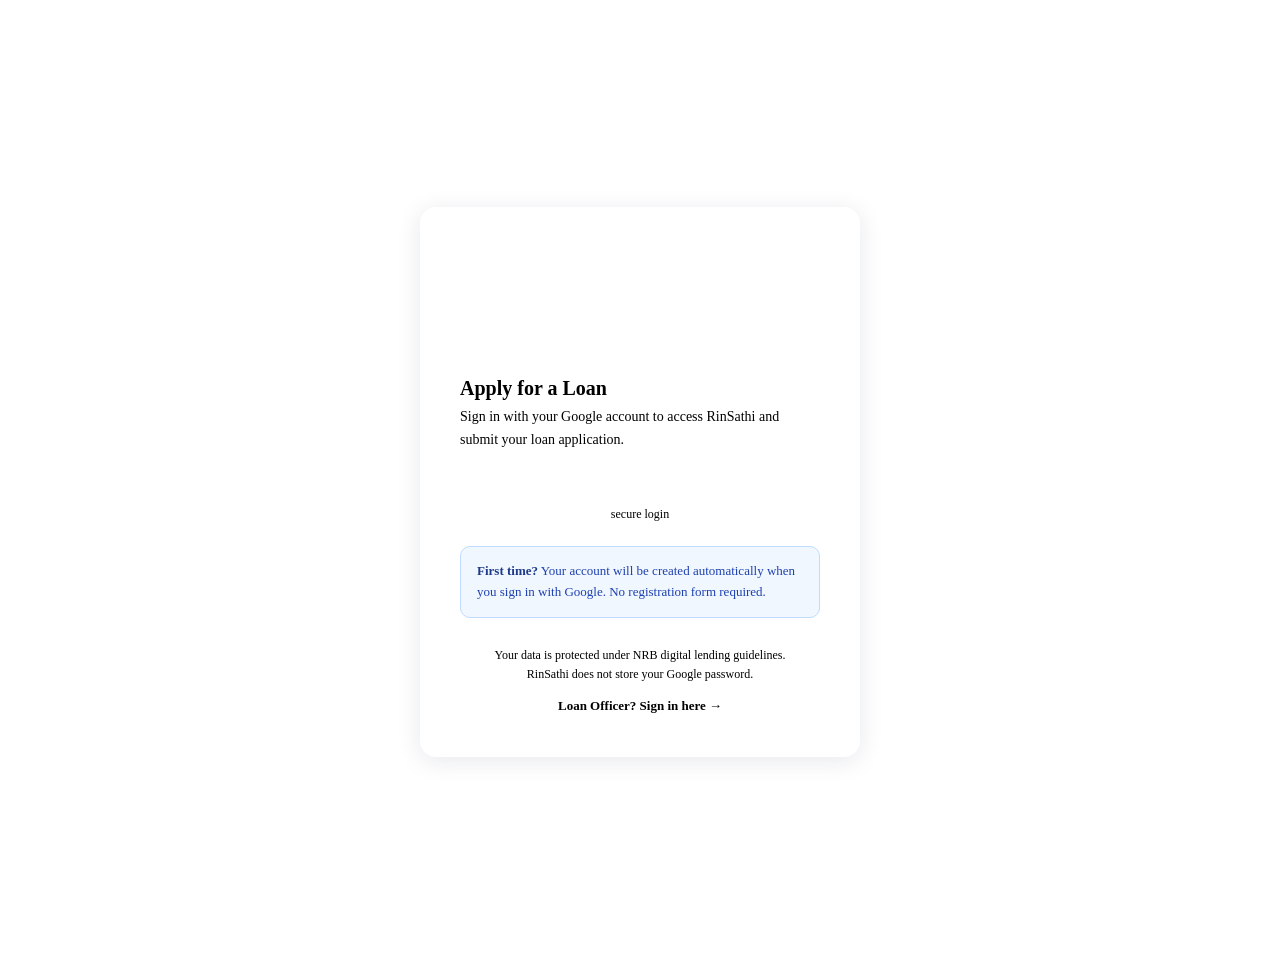
==== frontend/auth/login.html @ aceeac84 "Frontend officer and client" ====
<!DOCTYPE html>
<!--
    frontend/auth/login.html

    Client Login Page — RinSathi ACLO
    Google OAuth login for loan applicants.

    Flow:
    1. User clicks "Continue with Google"
    2. Google popup appears
    3. User selects their Google account
    4. Google returns a credential (ID token) to our callback
    5. We send that token to POST /api/v1/auth/google
    6. Backend verifies with Google, creates/finds user, returns JWT
    7. We store JWT and redirect to client dashboard
-->
<html lang="en">
<head>
    <meta charset="UTF-8">
    <meta name="viewport" content="width=device-width, initial-scale=1.0">
    <title>Sign In — RinSathi</title>
    <link rel="stylesheet" href="/assets/css/main.css">

    <!-- Google Identity Services library -->
    <!-- This is Google's official OAuth library — loads their sign-in button -->
    <script src="https://accounts.google.com/gsi/client" async defer></script>

    <style>
        .login-wrapper {
            min-height:      100vh;
            display:         flex;
            align-items:     center;
            justify-content: center;
            background:      var(--background);
            padding:         24px;
        }

        .login-box {
            width:         100%;
            max-width:     440px;
            background:    var(--surface);
            border-radius: 16px;
            box-shadow:    0 4px 24px rgba(15,32,68,0.10);
            overflow:      hidden;
        }

        .login-header {
            background:  var(--primary);
            padding:     36px 40px 28px;
            text-align:  center;
            border-top:  4px solid var(--accent);
        }

        .brand {
            font-size:   28px;
            font-weight: 700;
            color:       white;
            letter-spacing: -0.5px;
        }

        .brand span { color: var(--accent); }

        .brand-sub {
            color:       rgba(255,255,255,0.65);
            font-size:   13px;
            margin-top:  6px;
            text-transform: uppercase;
            letter-spacing: 0.08em;
        }

        .login-body {
            padding: 36px 40px 40px;
        }

        .login-title {
            font-size:     20px;
            font-weight:   700;
            color:         var(--primary);
            margin-bottom: 6px;
        }

        .login-desc {
            font-size:     14px;
            color:         var(--subtle);
            margin-bottom: 32px;
            line-height:   1.6;
        }

        /* Google button container */
        .google-btn-wrapper {
            display:         flex;
            justify-content: center;
            margin-bottom:   24px;
        }

        /* Divider */
        .divider {
            display:     flex;
            align-items: center;
            gap:         12px;
            margin:      24px 0;
            color:       var(--subtle);
            font-size:   12px;
        }

        .divider::before,
        .divider::after {
            content:    '';
            flex:       1;
            height:     1px;
            background: var(--border);
        }

        /* Info box */
        .info-box {
            background:    #F0F7FF;
            border:        1px solid #BFDBFE;
            border-radius: 10px;
            padding:       14px 16px;
            font-size:     13px;
            color:         #1E40AF;
            line-height:   1.6;
        }

        .info-box strong { color: #1E3A8A; }

        /* Error banner */
        .error-banner {
            background:    #FEE2E2;
            border:        1px solid #FECACA;
            border-radius: 8px;
            padding:       12px 16px;
            font-size:     14px;
            color:         #991B1B;
            margin-bottom: 20px;
            display:       none;
        }

        /* Loading overlay */
        .loading-overlay {
            display:         none;
            position:        fixed;
            inset:           0;
            background:      rgba(15,32,68,0.6);
            z-index:         100;
            align-items:     center;
            justify-content: center;
            flex-direction:  column;
            gap:             16px;
        }

        .loading-overlay.visible {
            display: flex;
        }

        .loading-text {
            color:       white;
            font-size:   16px;
            font-weight: 600;
        }

        .loading-spinner {
            width:         48px;
            height:        48px;
            border:        4px solid rgba(255,255,255,0.3);
            border-top-color: var(--accent);
            border-radius: 50%;
            animation:     spin 0.8s linear infinite;
        }

        @keyframes spin { to { transform: rotate(360deg); } }

        .login-footer {
            text-align:  center;
            margin-top:  28px;
            font-size:   12px;
            color:       var(--subtle);
            line-height: 1.6;
        }

        .officer-link {
            display:     block;
            margin-top:  12px;
            color:       var(--primary);
            font-weight: 600;
            font-size:   13px;
            text-decoration: none;
        }

        .officer-link:hover { text-decoration: underline; }
    </style>
</head>
<body>

<!-- Loading overlay — shown while verifying with backend -->
<div class="loading-overlay" id="loadingOverlay">
    <div class="loading-spinner"></div>
    <div class="loading-text">Verifying your identity...</div>
</div>

<div class="login-wrapper">
    <div class="login-box">

        <!-- Header -->
        <div class="login-header">
            <div class="brand">Rin<span>Sathi</span></div>
            <div class="brand-sub">Autonomous Credit and Lending Orchestrator</div>
        </div>

        <!-- Body -->
        <div class="login-body">

            <div class="login-title">Apply for a Loan</div>
            <div class="login-desc">
                Sign in with your Google account to access RinSathi
                and submit your loan application.
            </div>

            <!-- Error banner — shown if backend rejects -->
            <div class="error-banner" id="errorBanner"></div>

            <!-- Google Sign In button -->
            <!-- Google renders their official button inside this div -->
            <div class="google-btn-wrapper">
                <div id="g_id_onload"
                     data-client_id="250502761363-j0d5cddfbdttijngviihsgl5gj84s4c2.apps.googleusercontent.com"
                     data-callback="handleGoogleLogin"
                     data-auto_prompt="false">
                </div>
                <div class="g_id_signin"
                     data-type="standard"
                     data-size="large"
                     data-theme="outline"
                     data-text="continue_with"
                     data-shape="rectangular"
                     data-logo_alignment="left"
                     data-width="320">
                </div>
            </div>

            <div class="divider">secure login</div>

            <div class="info-box">
                <strong>First time?</strong> Your account will be created
                automatically when you sign in with Google.
                No registration form required.
            </div>

            <div class="login-footer">
                Your data is protected under NRB digital lending guidelines.<br>
                RinSathi does not store your Google password.
                <a class="officer-link"
                   href="/auth/officer_login.html">
                    Loan Officer? Sign in here →
                </a>
            </div>

        </div>
    </div>
</div>

<script src="/assets/js/auth.js"></script>
<script>
    // ── If already logged in as client, go straight to dashboard ─────────────
    if (isLoggedIn() && getUserRole() === 'client') {
        window.location.href = '/templates/client/dashboard.html';
    }

    // ── Google OAuth callback ─────────────────────────────────────────────────
    // Google calls this function automatically after the user selects
    // their account in the Google popup.
    //
    // The 'response' object contains:
    //   response.credential → the Google ID token (a JWT from Google)
    //
    // We send this token to our backend, which verifies it with Google
    // and returns our own JWT token.
    async function handleGoogleLogin(response) {
        const googleToken = response.credential;

        // Show loading overlay
        document.getElementById('loadingOverlay').classList.add('visible');
        document.getElementById('errorBanner').style.display = 'none';

        try {
            // Send Google token to our backend
            const apiResponse = await apiFetch('/auth/google', {
                method: 'POST',
                body:   JSON.stringify({ google_token: googleToken }),
            });

            const data = await apiResponse.json();

            if (apiResponse.ok) {
                // Backend verified the token and returned our own JWT
                // Save auth state and redirect to client dashboard
                saveAuth(data.jwt_token, data.user);
                window.location.href = '/templates/client/dashboard.html';

            } else {
                // Backend rejected — show error
                showError(data.detail || 'Login failed. Please try again.');
            }

        } catch (err) {
            showError('Cannot connect to server. Please try again.');
        } finally {
            document.getElementById('loadingOverlay').classList.remove('visible');
        }
    }

    function showError(message) {
        const banner = document.getElementById('errorBanner');
        banner.textContent  = message;
        banner.style.display = 'block';
    }
</script>

</body>
</html>
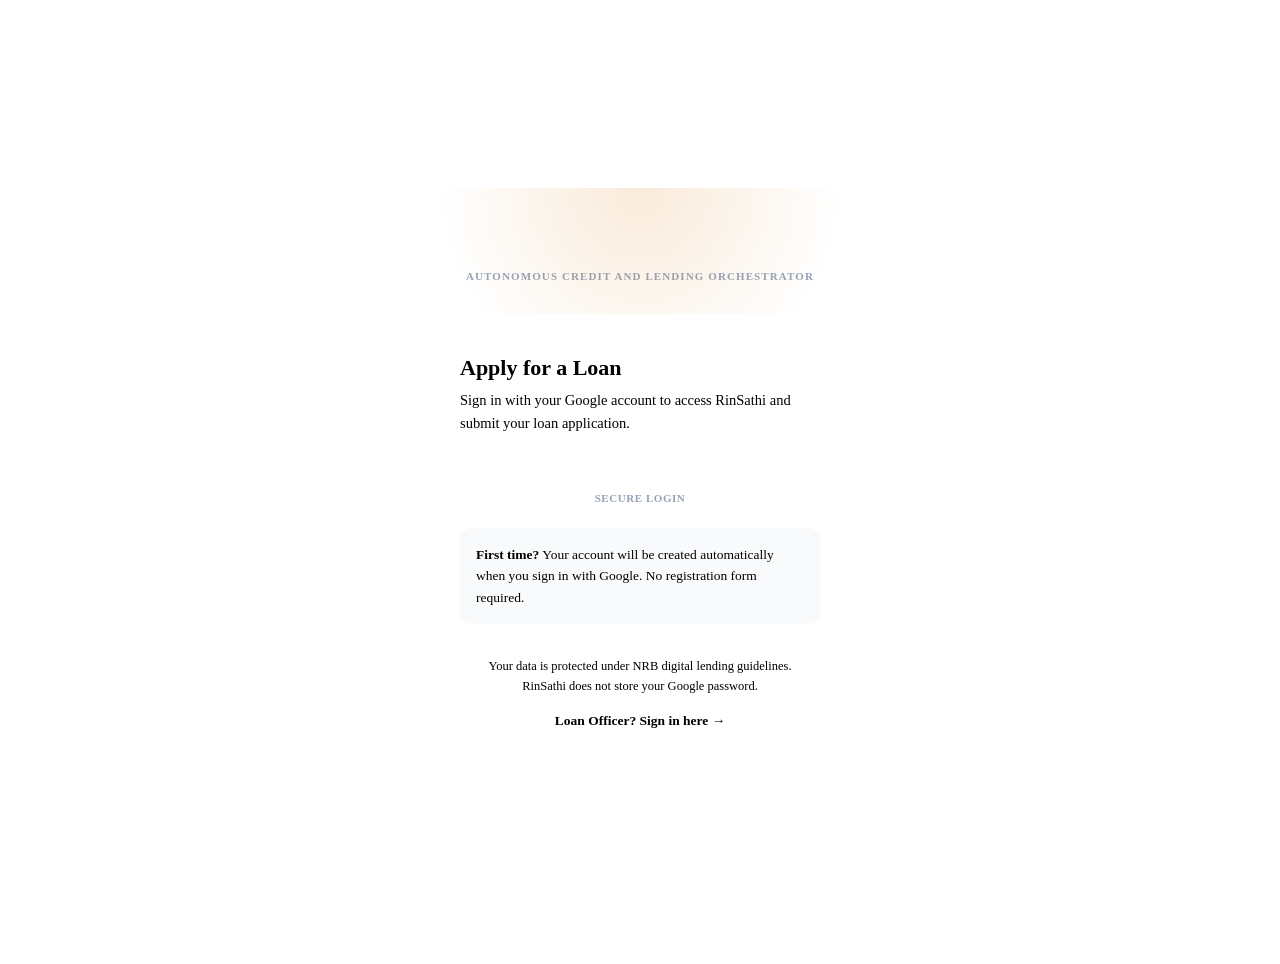
==== commit 11a86139: "Updated Frontend" ====
--- a/frontend/auth/login.html
+++ b/frontend/auth/login.html
@@ -31,7 +31,7 @@
             display:         flex;
             align-items:     center;
             justify-content: center;
-            background:      var(--background);
+            background:      radial-gradient(circle at 10% 20%, rgba(217, 119, 6, 0.05) 0%, transparent 40%), var(--background);
             padding:         24px;
         }
 
@@ -39,48 +39,64 @@
             width:         100%;
             max-width:     440px;
             background:    var(--surface);
-            border-radius: 16px;
-            box-shadow:    0 4px 24px rgba(15,32,68,0.10);
+            border-radius: 24px;
+            border:        1px solid var(--border);
+            box-shadow:    var(--card-shadow);
             overflow:      hidden;
+            transition:    all 0.3s ease;
+        }
+
+        .login-box:hover {
+            box-shadow: var(--hover-shadow);
         }
 
         .login-header {
             background:  var(--primary);
-            padding:     36px 40px 28px;
+            padding:     40px 40px 32px;
             text-align:  center;
-            border-top:  4px solid var(--accent);
+            position:    relative;
+            border-bottom: 1px solid rgba(255, 255, 255, 0.06);
+        }
+
+        .login-header::before {
+            content: '';
+            position: absolute;
+            inset: 0;
+            background: radial-gradient(circle at 50% 0%, rgba(217, 119, 6, 0.15) 0%, transparent 80%);
+            pointer-events: none;
         }
 
         .brand {
-            font-size:   28px;
-            font-weight: 700;
+            font-size:   30px;
+            font-weight: 800;
             color:       white;
-            letter-spacing: -0.5px;
+            letter-spacing: -0.03em;
         }
 
         .brand span { color: var(--accent); }
 
         .brand-sub {
-            color:       rgba(255,255,255,0.65);
-            font-size:   13px;
-            margin-top:  6px;
+            color:       #94A3B8;
+            font-size:   11px;
+            font-weight: 600;
+            margin-top:  8px;
             text-transform: uppercase;
-            letter-spacing: 0.08em;
+            letter-spacing: 0.1em;
         }
 
         .login-body {
-            padding: 36px 40px 40px;
+            padding: 40px 40px 44px;
         }
 
         .login-title {
-            font-size:     20px;
+            font-size:     22px;
             font-weight:   700;
             color:         var(--primary);
-            margin-bottom: 6px;
+            margin-bottom: 8px;
         }
 
         .login-desc {
-            font-size:     14px;
+            font-size:     14.5px;
             color:         var(--subtle);
             margin-bottom: 32px;
             line-height:   1.6;
@@ -99,8 +115,11 @@
             align-items: center;
             gap:         12px;
             margin:      24px 0;
-            color:       var(--subtle);
-            font-size:   12px;
+            color:       #94A3B8;
+            font-size:   11px;
+            font-weight: 600;
+            text-transform: uppercase;
+            letter-spacing: 0.05em;
         }
 
         .divider::before,
@@ -113,26 +132,27 @@
 
         /* Info box */
         .info-box {
-            background:    #F0F7FF;
-            border:        1px solid #BFDBFE;
-            border-radius: 10px;
-            padding:       14px 16px;
-            font-size:     13px;
-            color:         #1E40AF;
+            background:    #F8FAFC;
+            border:        1px solid var(--border);
+            border-radius: 12px;
+            padding:       16px;
+            font-size:     13.5px;
+            color:         var(--subtle);
             line-height:   1.6;
         }
 
-        .info-box strong { color: #1E3A8A; }
+        .info-box strong { color: var(--primary); font-weight: 600; }
 
         /* Error banner */
         .error-banner {
-            background:    #FEE2E2;
-            border:        1px solid #FECACA;
-            border-radius: 8px;
+            background:    #FEF2F2;
+            border:        1px solid #FEE2E2;
+            border-radius: 10px;
             padding:       12px 16px;
             font-size:     14px;
             color:         #991B1B;
-            margin-bottom: 20px;
+            margin-bottom: 24px;
+            font-weight:   500;
             display:       none;
         }
 
@@ -141,12 +161,13 @@
             display:         none;
             position:        fixed;
             inset:           0;
-            background:      rgba(15,32,68,0.6);
+            background:      rgba(10, 15, 29, 0.7);
+            backdrop-filter: blur(8px);
             z-index:         100;
             align-items:     center;
             justify-content: center;
             flex-direction:  column;
-            gap:             16px;
+            gap:             18px;
         }
 
         .loading-overlay.visible {
@@ -162,7 +183,7 @@
         .loading-spinner {
             width:         48px;
             height:        48px;
-            border:        4px solid rgba(255,255,255,0.3);
+            border:        3px solid rgba(255,255,255,0.2);
             border-top-color: var(--accent);
             border-radius: 50%;
             animation:     spin 0.8s linear infinite;
@@ -172,22 +193,26 @@
 
         .login-footer {
             text-align:  center;
-            margin-top:  28px;
-            font-size:   12px;
+            margin-top:  32px;
+            font-size:   12.5px;
             color:       var(--subtle);
             line-height: 1.6;
         }
 
         .officer-link {
             display:     block;
-            margin-top:  12px;
-            color:       var(--primary);
+            margin-top:  14px;
+            color:       var(--accent);
             font-weight: 600;
-            font-size:   13px;
+            font-size:   13.5px;
             text-decoration: none;
-        }
-
-        .officer-link:hover { text-decoration: underline; }
+            transition:  color 0.2s ease;
+        }
+
+        .officer-link:hover {
+            color:       #B45309;
+            text-decoration: underline;
+        }
     </style>
 </head>
 <body>
